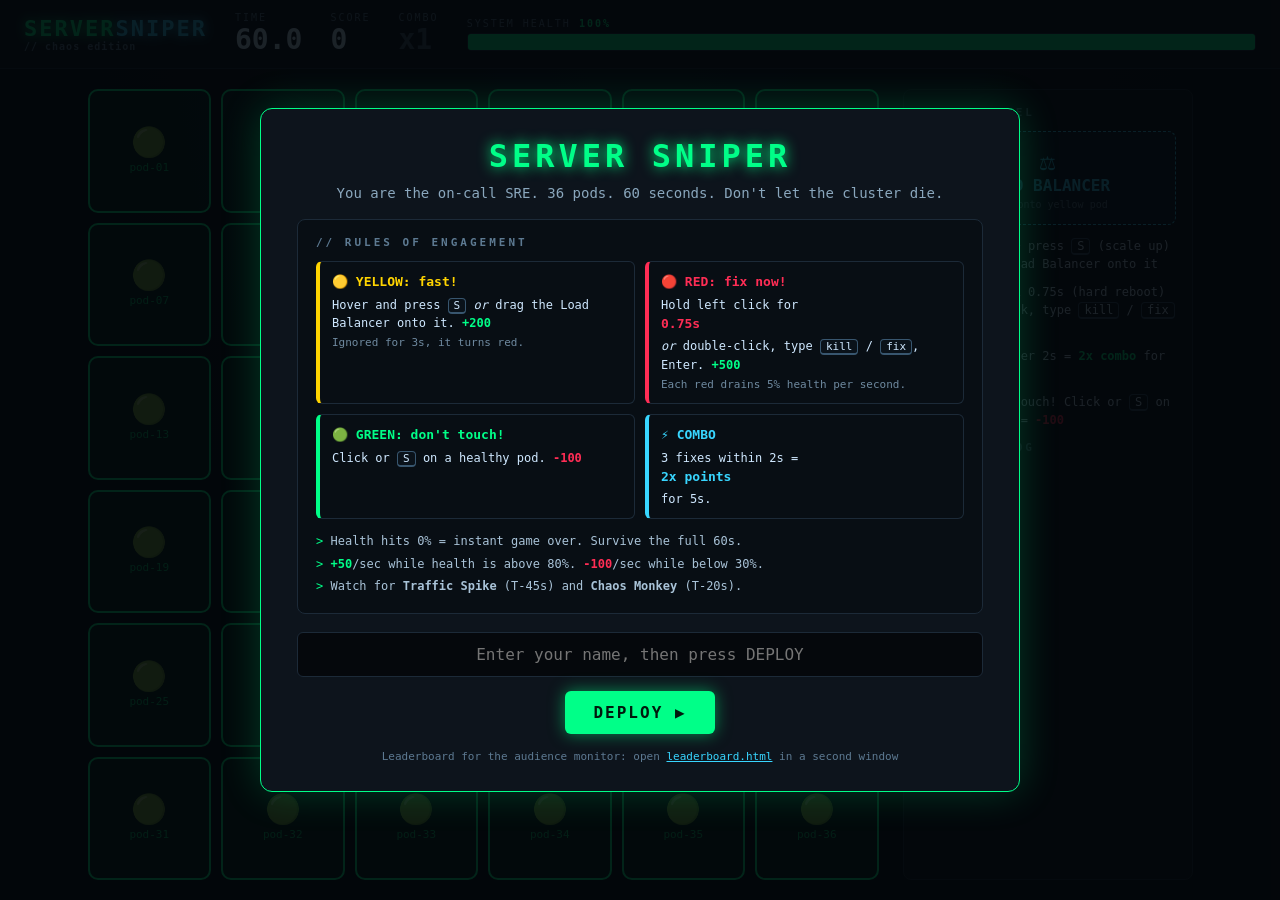
==== index.html @ d8f473cc "Initial commit" ====
<!DOCTYPE html>
<html lang="en">
<head>
<meta charset="UTF-8">
<meta name="viewport" content="width=device-width, initial-scale=1.0">
<title>Server Sniper: Chaos Edition</title>
<link rel="stylesheet" href="style.css">
</head>
<body>
<header class="hud">
  <div class="brand">SERVER<span>SNIPER</span><small>// chaos edition</small></div>
  <div class="stat"><label>TIME</label><b id="timer">60.0</b></div>
  <div class="stat"><label>SCORE</label><b id="score">0</b></div>
  <div class="stat"><label>COMBO</label><b id="combo" class="dim">x1</b></div>
  <div class="health">
    <label>SYSTEM HEALTH <b id="healthText">100%</b></label>
    <div class="bar"><div id="healthFill"></div></div>
  </div>
</header>

<main>
  <section id="grid" aria-label="Kubernetes pods"></section>

  <aside class="panel">
    <h3>ACTION PANEL</h3>
    <div id="lb" class="lb" draggable="true" title="Drag onto a yellow pod">
      <span>⚖️</span> LOAD BALANCER
      <small>drag onto yellow pod</small>
    </div>
    <ul class="help">
      <li><b class="y">YELLOW</b> hover + press <kbd>S</kbd> (scale up)<br>or drag the Load Balancer onto it</li>
      <li><b class="r">RED</b> hold click 0.75s (hard reboot)<br>or double-click, type <kbd>kill</kbd> / <kbd>fix</kbd> + Enter</li>
      <li>3 fixes in under 2s = <b class="g">2x combo</b> for 5s</li>
      <li><b class="g">GREEN</b>: don't touch! Click or <kbd>S</kbd> on a healthy pod = <b class="r">-100</b></li>
    </ul>
    <h3>INCIDENT LOG</h3>
    <div id="log" class="log"></div>
  </aside>
</main>

<div id="shake-flash"></div>

<svg id="ring" viewBox="0 0 64 64" class="hidden">
  <circle cx="32" cy="32" r="26" class="track"/>
  <circle id="ringFill" cx="32" cy="32" r="26" class="fill"/>
</svg>

<div id="terminal" class="hidden">
  <div class="tbar"><span id="termTitle">pod</span><span class="x" id="termClose">✕</span></div>
  <div class="tbody">
    <div>$ kubectl exec -it <span id="termPod">pod</span></div>
    <div class="hint">type <b>kill</b> or <b>fix</b>, then Enter</div>
    <div class="prompt">$ <input id="termInput" autocomplete="off" spellcheck="false"></div>
  </div>
</div>

<div id="startOverlay" class="overlay">
  <div class="card wide">
    <h1>SERVER SNIPER</h1>
    <p class="sub">You are the on-call SRE. 36 pods. 60 seconds. Don't let the cluster die.</p>

    <div class="rules">
      <h3>// RULES OF ENGAGEMENT</h3>
      <div class="rule-grid">
        <div class="rule y">
          <b>🟡 YELLOW: fast!</b>
          <p>Hover and press <kbd>S</kbd> <i>or</i> drag the Load Balancer onto it. <span class="pts">+200</span></p>
          <p class="note">Ignored for 3s, it turns red.</p>
        </div>
        <div class="rule r">
          <b>🔴 RED: fix now!</b>
          <p>Hold left click for <b>0.75s</b> <i>or</i> double-click, type <kbd>kill</kbd> / <kbd>fix</kbd>, Enter. <span class="pts">+500</span></p>
          <p class="note">Each red drains 5% health per second.</p>
        </div>
        <div class="rule g">
          <b>🟢 GREEN: don't touch!</b>
          <p>Click or <kbd>S</kbd> on a healthy pod. <span class="pts neg">-100</span></p>
        </div>
        <div class="rule c">
          <b>⚡ COMBO</b>
          <p>3 fixes within 2s = <b>2x points</b> for 5s.</p>
        </div>
      </div>
      <ul class="rule-list">
        <li>Health hits 0% = instant game over. Survive the full 60s.</li>
        <li><span class="pts">+50</span>/sec while health is above 80%. <span class="pts neg">-100</span>/sec while below 30%.</li>
        <li>Watch for <b>Traffic Spike</b> (T-45s) and <b>Chaos Monkey</b> (T-20s).</li>
      </ul>
    </div>

    <input id="nameInput" maxlength="16" placeholder="Enter your name, then press DEPLOY">
    <button id="startBtn">DEPLOY ▶</button>
    <p class="tiny">Leaderboard for the audience monitor: open <a href="leaderboard.html" target="_blank">leaderboard.html</a> in a second window</p>
  </div>
</div>

<div id="endOverlay" class="overlay hidden">
  <div class="card">
    <h1 id="endTitle">GAME OVER</h1>
    <p class="sub" id="endSub"></p>
    <div class="big" id="endScore">0</div>
    <p id="endRank" class="sub"></p>
    <button id="againBtn">REDEPLOY ↻</button>
  </div>
</div>

<script src="config.js"></script>
<script src="game.js"></script>
</body>
</html>
---- style.css ----
:root{
  --bg:#070b10; --panel:#0d141c; --line:#1c2a38;
  --g:#00ff88; --y:#ffd400; --r:#ff2d55; --c:#38d6ff; --txt:#cfe8ff;
}
*{box-sizing:border-box;margin:0;padding:0}
html,body{height:100%}
body{
  background:radial-gradient(ellipse at top,#0e1a26,var(--bg) 60%);
  color:var(--txt); font-family:"JetBrains Mono","Fira Code",Consolas,monospace;
  display:flex; flex-direction:column; overflow:hidden; user-select:none;
}
.hidden{display:none !important}

/* HUD */
.hud{display:flex;align-items:center;gap:28px;padding:12px 24px;border-bottom:1px solid var(--line);background:var(--panel)}
.brand{font-weight:800;font-size:22px;letter-spacing:2px;color:var(--g);text-shadow:0 0 12px var(--g)}
.brand span{color:var(--c);text-shadow:0 0 12px var(--c)}
.brand small{display:block;font-size:10px;color:#5d7a92;letter-spacing:1px;text-shadow:none}
.stat label,.health label{display:block;font-size:10px;color:#5d7a92;letter-spacing:2px}
.stat b{font-size:28px}
#combo.dim{color:#40586d}
#combo.on{color:var(--y);text-shadow:0 0 14px var(--y);animation:pulse .5s infinite alternate}
.health{flex:1;min-width:220px}
.health label b{color:var(--g)}
.bar{height:18px;border:1px solid var(--line);background:#05080c;border-radius:4px;overflow:hidden;margin-top:4px}
#healthFill{height:100%;width:100%;background:var(--g);box-shadow:0 0 14px var(--g);transition:width .1s linear,background .3s}
#healthFill.mid{background:var(--y);box-shadow:0 0 14px var(--y)}
#healthFill.low{background:var(--r);box-shadow:0 0 14px var(--r)}

/* Layout */
main{flex:1;display:flex;gap:24px;padding:20px 24px;min-height:0;justify-content:center}
#grid{
  display:grid;grid-template-columns:repeat(6,1fr);gap:10px;
  height:100%;aspect-ratio:1;max-width:100%;
}
.panel{width:290px;background:var(--panel);border:1px solid var(--line);border-radius:8px;padding:16px;display:flex;flex-direction:column;gap:12px;min-height:0}
.panel h3{font-size:11px;letter-spacing:3px;color:#5d7a92}
.lb{
  cursor:grab;padding:14px;border:1px dashed var(--c);border-radius:8px;text-align:center;
  color:var(--c);font-weight:700;background:rgba(56,214,255,.06)
}
.lb:active{cursor:grabbing}
.lb span{font-size:26px;display:block}
.lb small{display:block;font-weight:400;font-size:10px;color:#5d7a92;margin-top:4px}
.help{list-style:none;font-size:12px;line-height:1.5;display:flex;flex-direction:column;gap:10px}
.help b.y{color:var(--y)} .help b.r{color:var(--r)} .help b.g{color:var(--g)}
kbd{border:1px solid #38566f;border-bottom-width:2px;border-radius:4px;padding:0 5px;background:#0a121a}
.log{flex:1;overflow:hidden;font-size:11px;display:flex;flex-direction:column-reverse;gap:3px;color:#7f9cb3}
.log .ev{color:var(--r)} .log .good{color:var(--g)}

/* Pods */
.pod{
  position:relative;display:flex;flex-direction:column;align-items:center;justify-content:center;
  border-radius:10px;font-size:11px;border:2px solid transparent;cursor:crosshair;
  transition:transform .08s;
}
.pod .ico{font-size:clamp(16px,3.2vh,30px);line-height:1}
.pod .nm{opacity:.75;margin-top:4px}
.pod:hover{transform:scale(1.06);z-index:2}
.pod.healthy{background:rgba(0,255,136,.1);border-color:var(--g);color:var(--g);animation:glow 2.4s ease-in-out infinite}
.pod.warning{background:rgba(255,212,0,.18);border-color:var(--y);color:var(--y);animation:flash .5s steps(2) infinite}
.pod.critical{background:rgba(255,45,85,.25);border-color:var(--r);color:#fff;animation:crit .6s ease-in-out infinite}
.pod.drop{outline:3px solid var(--c)}
.pod.fixed{animation:fixed .35s ease-out}
.pop{position:fixed;font-weight:800;font-size:18px;color:var(--g);pointer-events:none;animation:rise .8s ease-out forwards;text-shadow:0 0 8px #000}
.pop.big{color:var(--y)}

@keyframes glow{0%,100%{box-shadow:0 0 6px rgba(0,255,136,.3)}50%{box-shadow:0 0 20px rgba(0,255,136,.8)}}
@keyframes flash{0%{opacity:1}100%{opacity:.45}}
@keyframes crit{0%,100%{box-shadow:0 0 8px var(--r);transform:scale(1)}50%{box-shadow:0 0 30px var(--r);transform:scale(1.04)}}
@keyframes pulse{to{transform:scale(1.12)}}
@keyframes fixed{0%{transform:scale(1.25);background:#fff}100%{transform:scale(1)}}
@keyframes rise{to{transform:translateY(-50px);opacity:0}}
@keyframes shake{
  0%,100%{transform:translate(0)}10%{transform:translate(-12px,6px)}20%{transform:translate(10px,-8px)}
  30%{transform:translate(-14px,-4px)}40%{transform:translate(12px,8px)}50%{transform:translate(-8px,10px)}
  60%{transform:translate(10px,-10px)}70%{transform:translate(-10px,4px)}80%{transform:translate(8px,-6px)}90%{transform:translate(-4px,4px)}
}
body.shake main,body.shake .hud{animation:shake .8s}
#shake-flash{position:fixed;inset:0;pointer-events:none;background:rgba(255,0,40,.0);transition:background .3s}
body.alarm #shake-flash{background:rgba(255,0,40,.12);animation:flash .4s steps(2) infinite}

/* Hold ring */
#ring{position:fixed;width:64px;height:64px;pointer-events:none;z-index:50;transform:translate(-50%,-50%) rotate(-90deg)}
#ring circle{fill:none;stroke-width:6}
#ring .track{stroke:rgba(255,255,255,.15)}
#ring .fill{stroke:var(--g);stroke-linecap:round;stroke-dasharray:163.4;stroke-dashoffset:163.4;filter:drop-shadow(0 0 4px var(--g))}

/* Terminal */
#terminal{position:fixed;width:280px;z-index:60;background:#02060a;border:1px solid var(--g);border-radius:6px;box-shadow:0 0 24px rgba(0,255,136,.4);font-size:12px}
.tbar{display:flex;justify-content:space-between;padding:5px 8px;background:#0b1a14;color:var(--g)}
.tbar .x{cursor:pointer}
.tbody{padding:8px;display:flex;flex-direction:column;gap:5px;color:var(--g)}
.tbody .hint{color:#5d7a92}
.prompt{display:flex;gap:6px}
#termInput{flex:1;background:transparent;border:none;outline:none;color:#fff;font:inherit;user-select:text}
#terminal.err{border-color:var(--r);animation:shake .3s}

/* Overlays */
.overlay{position:fixed;inset:0;background:rgba(3,6,10,.88);display:flex;align-items:center;justify-content:center;z-index:100}
.card{background:var(--panel);border:1px solid var(--g);border-radius:12px;padding:36px 44px;text-align:center;box-shadow:0 0 40px rgba(0,255,136,.2);max-width:480px}
.card h1{color:var(--g);letter-spacing:4px;text-shadow:0 0 14px var(--g);margin-bottom:10px}
.card h1.bad{color:var(--r);text-shadow:0 0 14px var(--r)}
.card .sub{color:#8aa7bd;margin-bottom:18px;font-size:14px}
.card .tiny{font-size:11px;color:#5d7a92;margin-top:16px}
.card .tiny a{color:var(--c)}
.card .big{font-size:56px;font-weight:800;color:var(--y);margin:8px 0}
.card input{width:100%;padding:12px;margin-bottom:14px;background:#05080c;border:1px solid var(--line);border-radius:6px;color:var(--txt);font:inherit;text-align:center;user-select:text}
button{
  padding:12px 28px;font:inherit;font-weight:800;letter-spacing:2px;cursor:pointer;
  background:var(--g);color:#001a0d;border:none;border-radius:6px;box-shadow:0 0 16px rgba(0,255,136,.5)
}
button:hover{filter:brightness(1.15)}

/* Rules box */
.card.wide{max-width:760px;width:92vw;max-height:94vh;overflow-y:auto;padding:28px 36px}
.rules{text-align:left;background:#080e14;border:1px solid var(--line);border-radius:8px;padding:16px 18px;margin-bottom:18px}
.rules h3{font-size:11px;letter-spacing:3px;color:#5d7a92;margin-bottom:12px}
.rule-grid{display:grid;grid-template-columns:1fr 1fr;gap:10px}
.rule{border:1px solid var(--line);border-left-width:4px;border-radius:6px;padding:10px 12px;font-size:12px;line-height:1.5}
.rule b:first-child{display:block;margin-bottom:4px;font-size:13px}
.rule.y{border-left-color:var(--y)} .rule.y b:first-child{color:var(--y)}
.rule.r{border-left-color:var(--r)} .rule.r b:first-child{color:var(--r)}
.rule.g{border-left-color:var(--g)} .rule.g b:first-child{color:var(--g)}
.rule.c{border-left-color:var(--c)} .rule.c b:first-child{color:var(--c)}
.rule .note{color:#6f8aa0;font-size:11px;margin-top:3px}
.rule-list{list-style:none;margin-top:12px;font-size:12px;line-height:1.7;color:#a9c3d8;display:flex;flex-direction:column;gap:2px}
.rule-list li::before{content:"> ";color:var(--g)}
.pts{color:var(--g);font-weight:800}
.pts.neg{color:var(--r)}
.card.wide kbd{border:1px solid #38566f;border-bottom-width:2px;border-radius:4px;padding:0 5px;background:#0a121a;font-size:11px}
@media (max-width:700px){.rule-grid{grid-template-columns:1fr}}

@media (max-width:900px){.panel{display:none}}
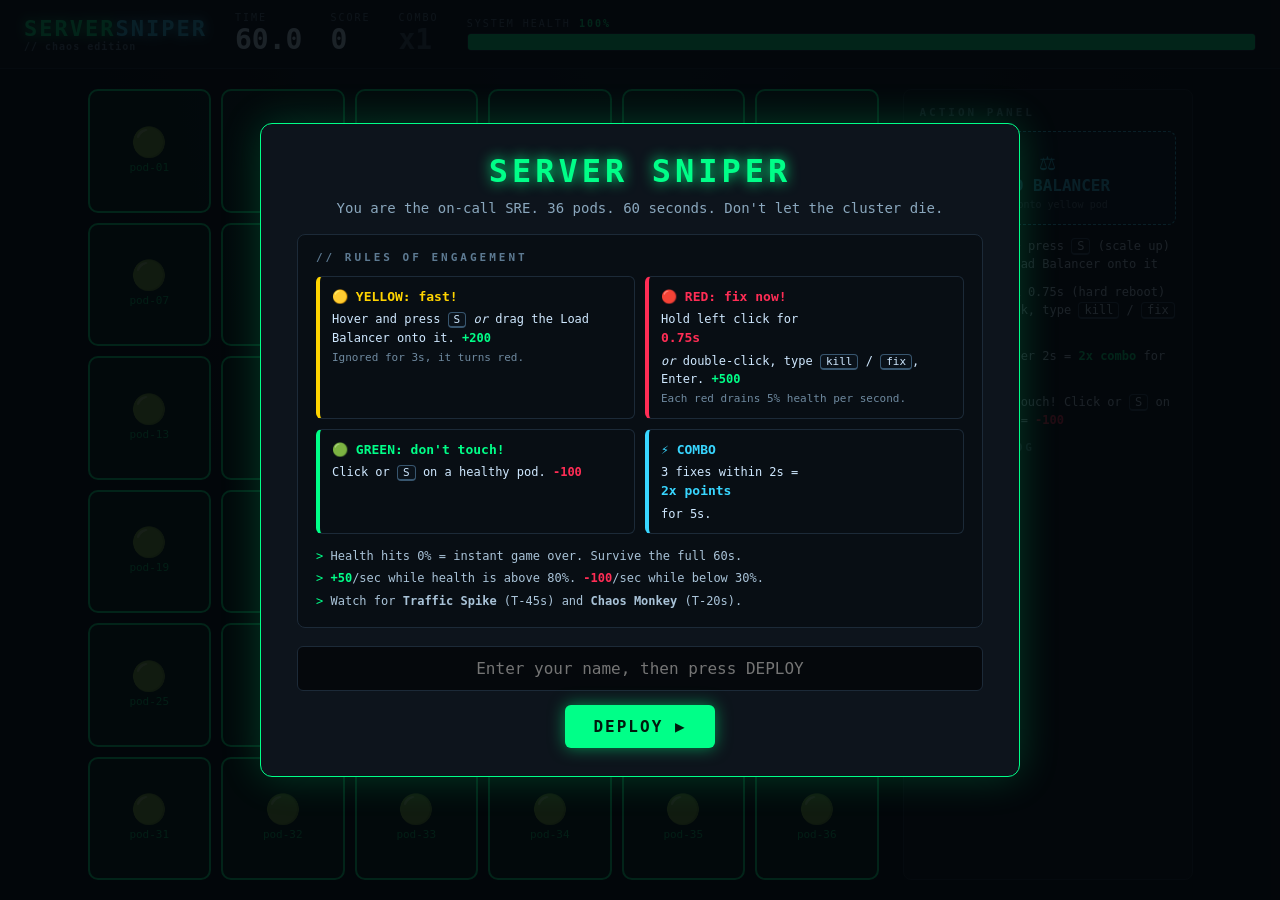
==== commit 9ca8fd80: "Update index.html" ====
--- a/index.html
+++ b/index.html
@@ -89,9 +89,7 @@
     </div>
 
     <input id="nameInput" maxlength="16" placeholder="Enter your name, then press DEPLOY">
-    <button id="startBtn">DEPLOY ▶</button>
-    <p class="tiny">Leaderboard for the audience monitor: open <a href="leaderboard.html" target="_blank">leaderboard.html</a> in a second window</p>
-  </div>
+    <button id="startBtn">DEPLOY ▶</button>  </div>
 </div>
 
 <div id="endOverlay" class="overlay hidden">
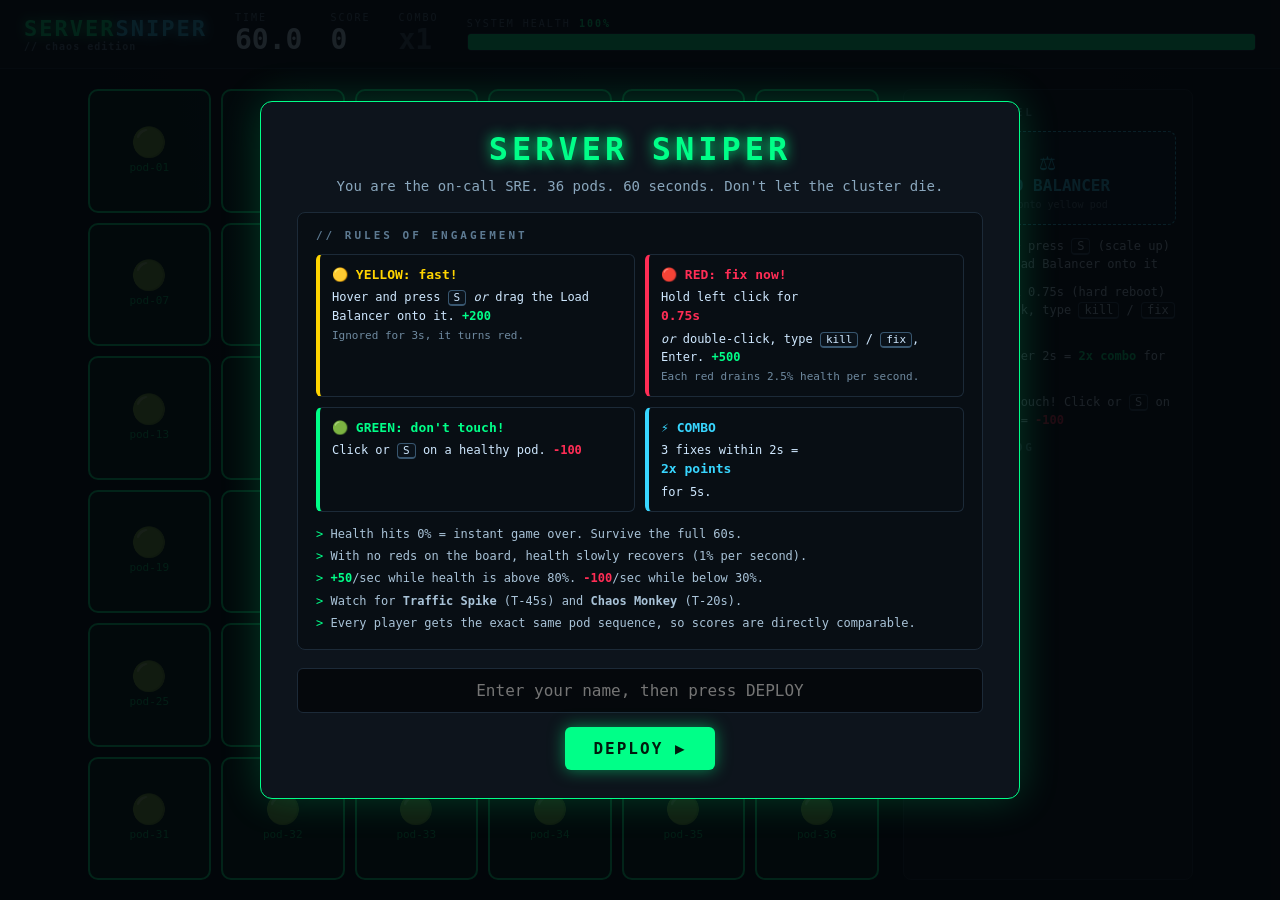
==== commit 93efa9eb: "Update index.html" ====
--- a/index.html
+++ b/index.html
@@ -11,7 +11,7 @@
   <div class="brand">SERVER<span>SNIPER</span><small>// chaos edition</small></div>
   <div class="stat"><label>TIME</label><b id="timer">60.0</b></div>
   <div class="stat"><label>SCORE</label><b id="score">0</b></div>
-  <div class="stat"><label>COMBO</label><b id="combo" class="dim">x1</b></div>
+  <div class="stat"><label>COMBO</label><b id="combo" class="dim">1x</b></div>
   <div class="health">
     <label>SYSTEM HEALTH <b id="healthText">100%</b></label>
     <div class="bar"><div id="healthFill"></div></div>
@@ -20,7 +20,6 @@
 
 <main>
   <section id="grid" aria-label="Kubernetes pods"></section>
-
   <aside class="panel">
     <h3>ACTION PANEL</h3>
     <div id="lb" class="lb" draggable="true" title="Drag onto a yellow pod">
@@ -70,7 +69,7 @@
         <div class="rule r">
           <b>🔴 RED: fix now!</b>
           <p>Hold left click for <b>0.75s</b> <i>or</i> double-click, type <kbd>kill</kbd> / <kbd>fix</kbd>, Enter. <span class="pts">+500</span></p>
-          <p class="note">Each red drains 5% health per second.</p>
+          <p class="note">Each red drains 2.5% health per second.</p>
         </div>
         <div class="rule g">
           <b>🟢 GREEN: don't touch!</b>
@@ -83,13 +82,15 @@
       </div>
       <ul class="rule-list">
         <li>Health hits 0% = instant game over. Survive the full 60s.</li>
+        <li>With no reds on the board, health slowly recovers (1% per second).</li>
         <li><span class="pts">+50</span>/sec while health is above 80%. <span class="pts neg">-100</span>/sec while below 30%.</li>
         <li>Watch for <b>Traffic Spike</b> (T-45s) and <b>Chaos Monkey</b> (T-20s).</li>
+        <li>Every player gets the exact same pod sequence, so scores are directly comparable.</li>
       </ul>
     </div>
 
     <input id="nameInput" maxlength="16" placeholder="Enter your name, then press DEPLOY">
-    <button id="startBtn">DEPLOY ▶</button>  </div>
+    <button id="startBtn">DEPLOY ▶</button> </div>
 </div>
 
 <div id="endOverlay" class="overlay hidden">
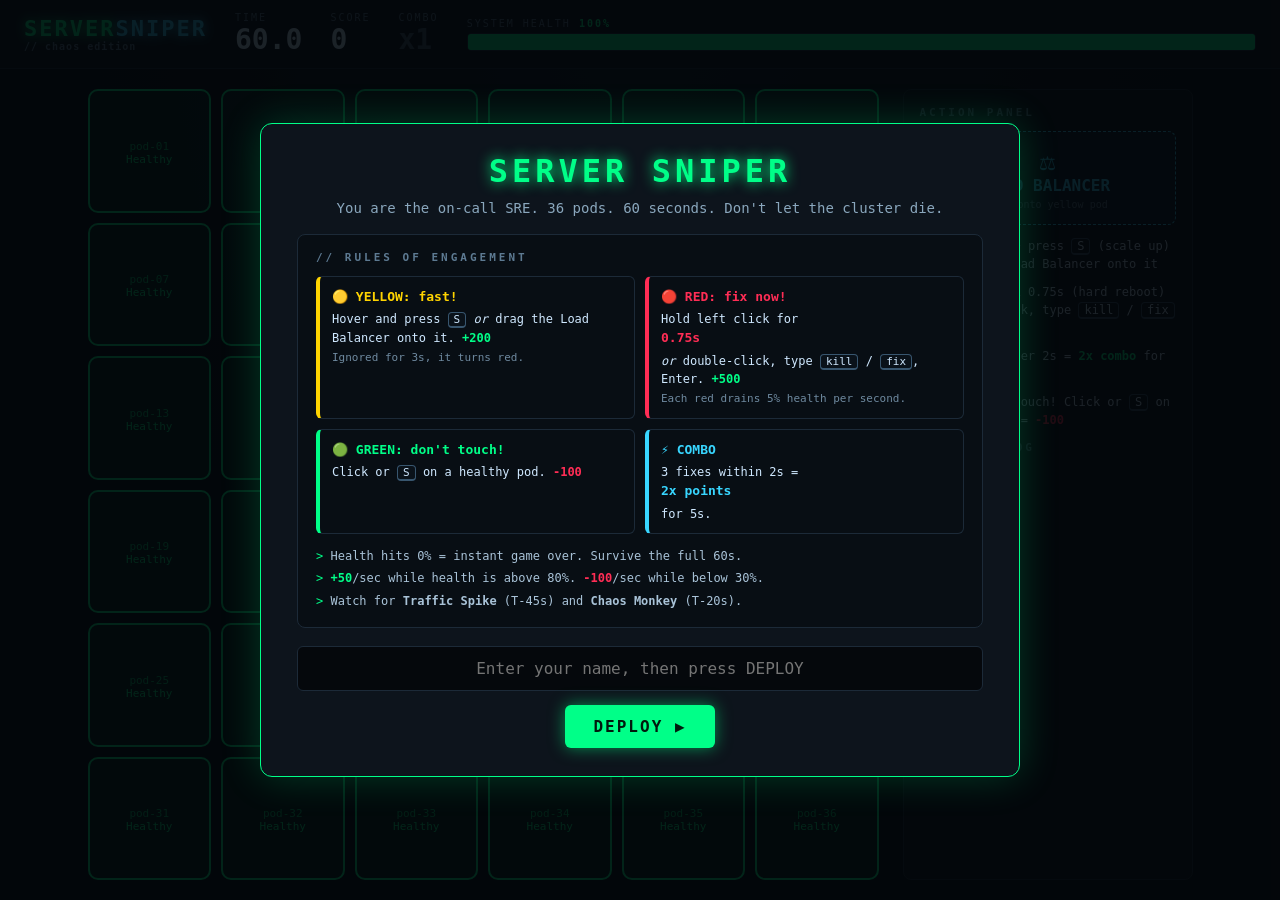
==== commit bf46dce0: "Update index.html" ====
--- a/index.html
+++ b/index.html
@@ -11,7 +11,7 @@
   <div class="brand">SERVER<span>SNIPER</span><small>// chaos edition</small></div>
   <div class="stat"><label>TIME</label><b id="timer">60.0</b></div>
   <div class="stat"><label>SCORE</label><b id="score">0</b></div>
-  <div class="stat"><label>COMBO</label><b id="combo" class="dim">1x</b></div>
+  <div class="stat"><label>COMBO</label><b id="combo" class="dim">x1</b></div>
   <div class="health">
     <label>SYSTEM HEALTH <b id="healthText">100%</b></label>
     <div class="bar"><div id="healthFill"></div></div>
@@ -20,6 +20,7 @@
 
 <main>
   <section id="grid" aria-label="Kubernetes pods"></section>
+
   <aside class="panel">
     <h3>ACTION PANEL</h3>
     <div id="lb" class="lb" draggable="true" title="Drag onto a yellow pod">
@@ -69,7 +70,7 @@
         <div class="rule r">
           <b>🔴 RED: fix now!</b>
           <p>Hold left click for <b>0.75s</b> <i>or</i> double-click, type <kbd>kill</kbd> / <kbd>fix</kbd>, Enter. <span class="pts">+500</span></p>
-          <p class="note">Each red drains 2.5% health per second.</p>
+          <p class="note">Each red drains 5% health per second.</p>
         </div>
         <div class="rule g">
           <b>🟢 GREEN: don't touch!</b>
@@ -82,15 +83,13 @@
       </div>
       <ul class="rule-list">
         <li>Health hits 0% = instant game over. Survive the full 60s.</li>
-        <li>With no reds on the board, health slowly recovers (1% per second).</li>
         <li><span class="pts">+50</span>/sec while health is above 80%. <span class="pts neg">-100</span>/sec while below 30%.</li>
         <li>Watch for <b>Traffic Spike</b> (T-45s) and <b>Chaos Monkey</b> (T-20s).</li>
-        <li>Every player gets the exact same pod sequence, so scores are directly comparable.</li>
       </ul>
     </div>
 
     <input id="nameInput" maxlength="16" placeholder="Enter your name, then press DEPLOY">
-    <button id="startBtn">DEPLOY ▶</button> </div>
+    <button id="startBtn">DEPLOY ▶</button>  </div>
 </div>
 
 <div id="endOverlay" class="overlay hidden">
